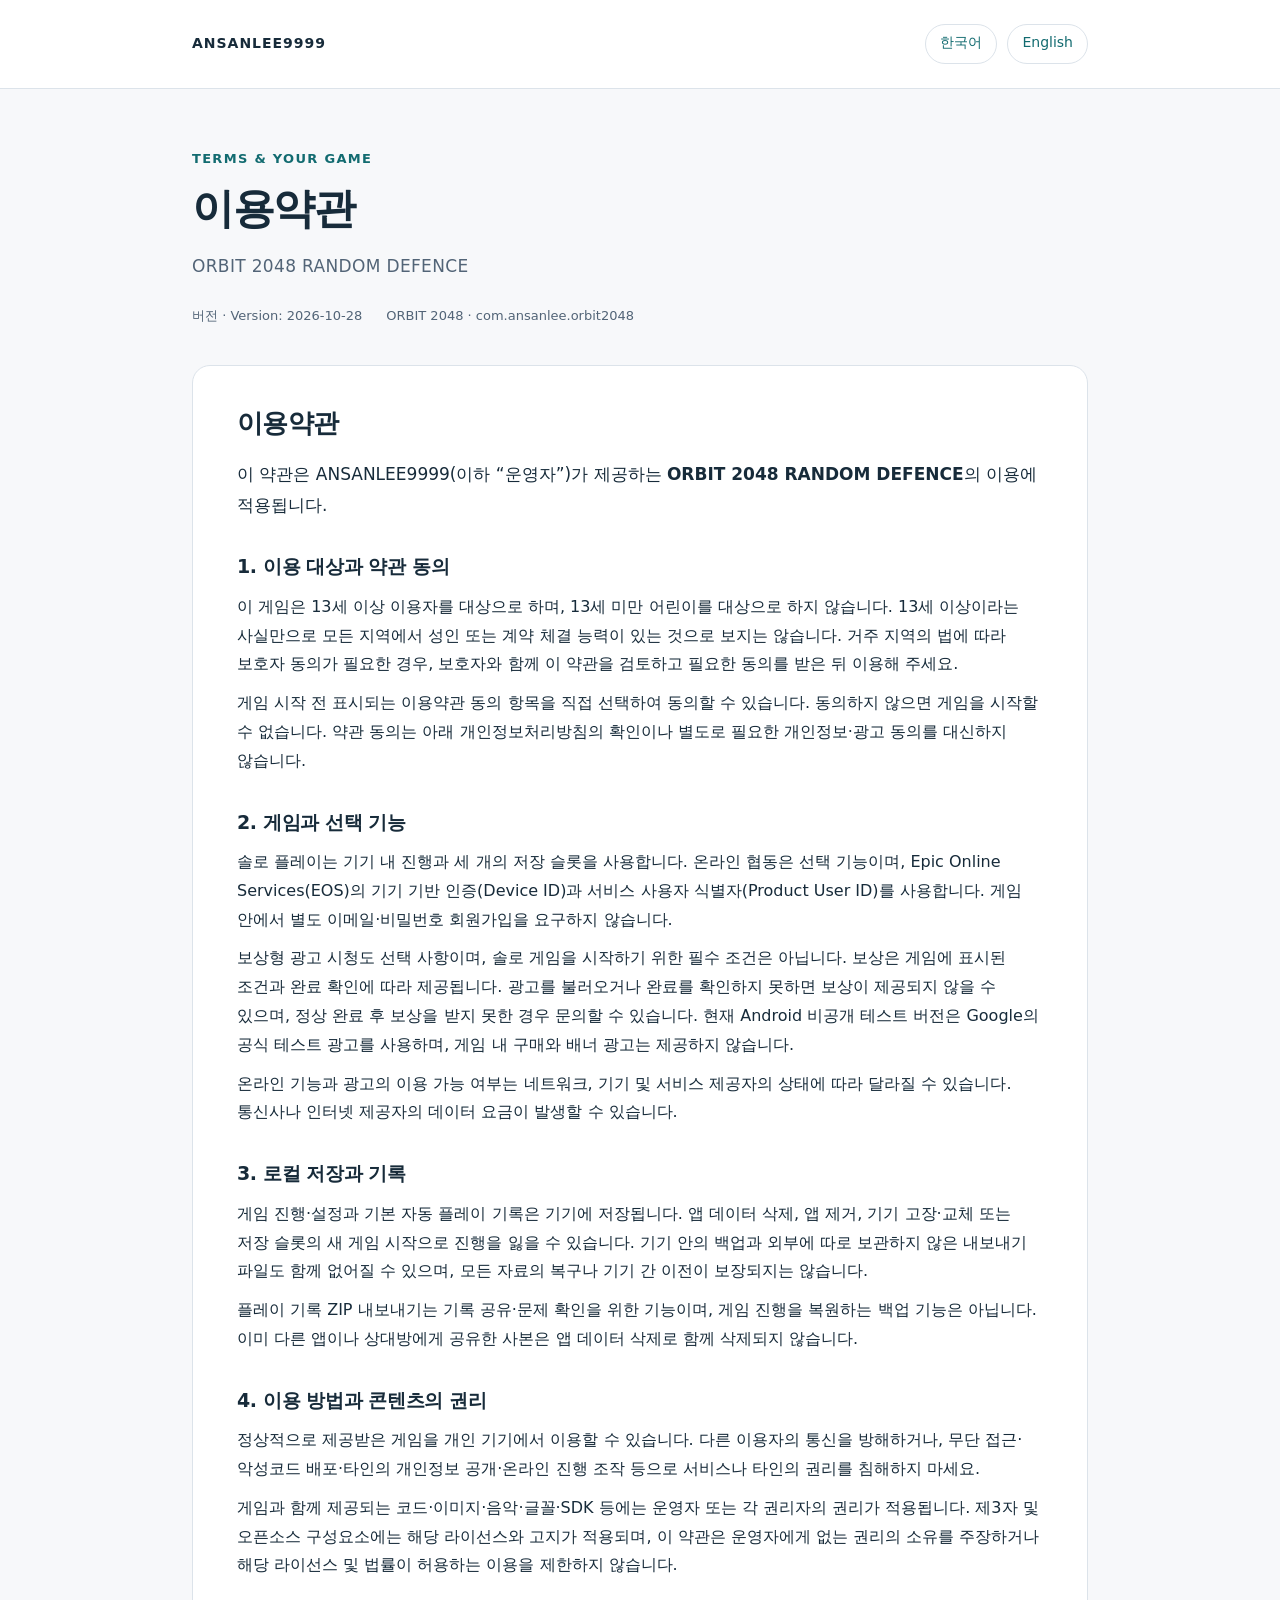
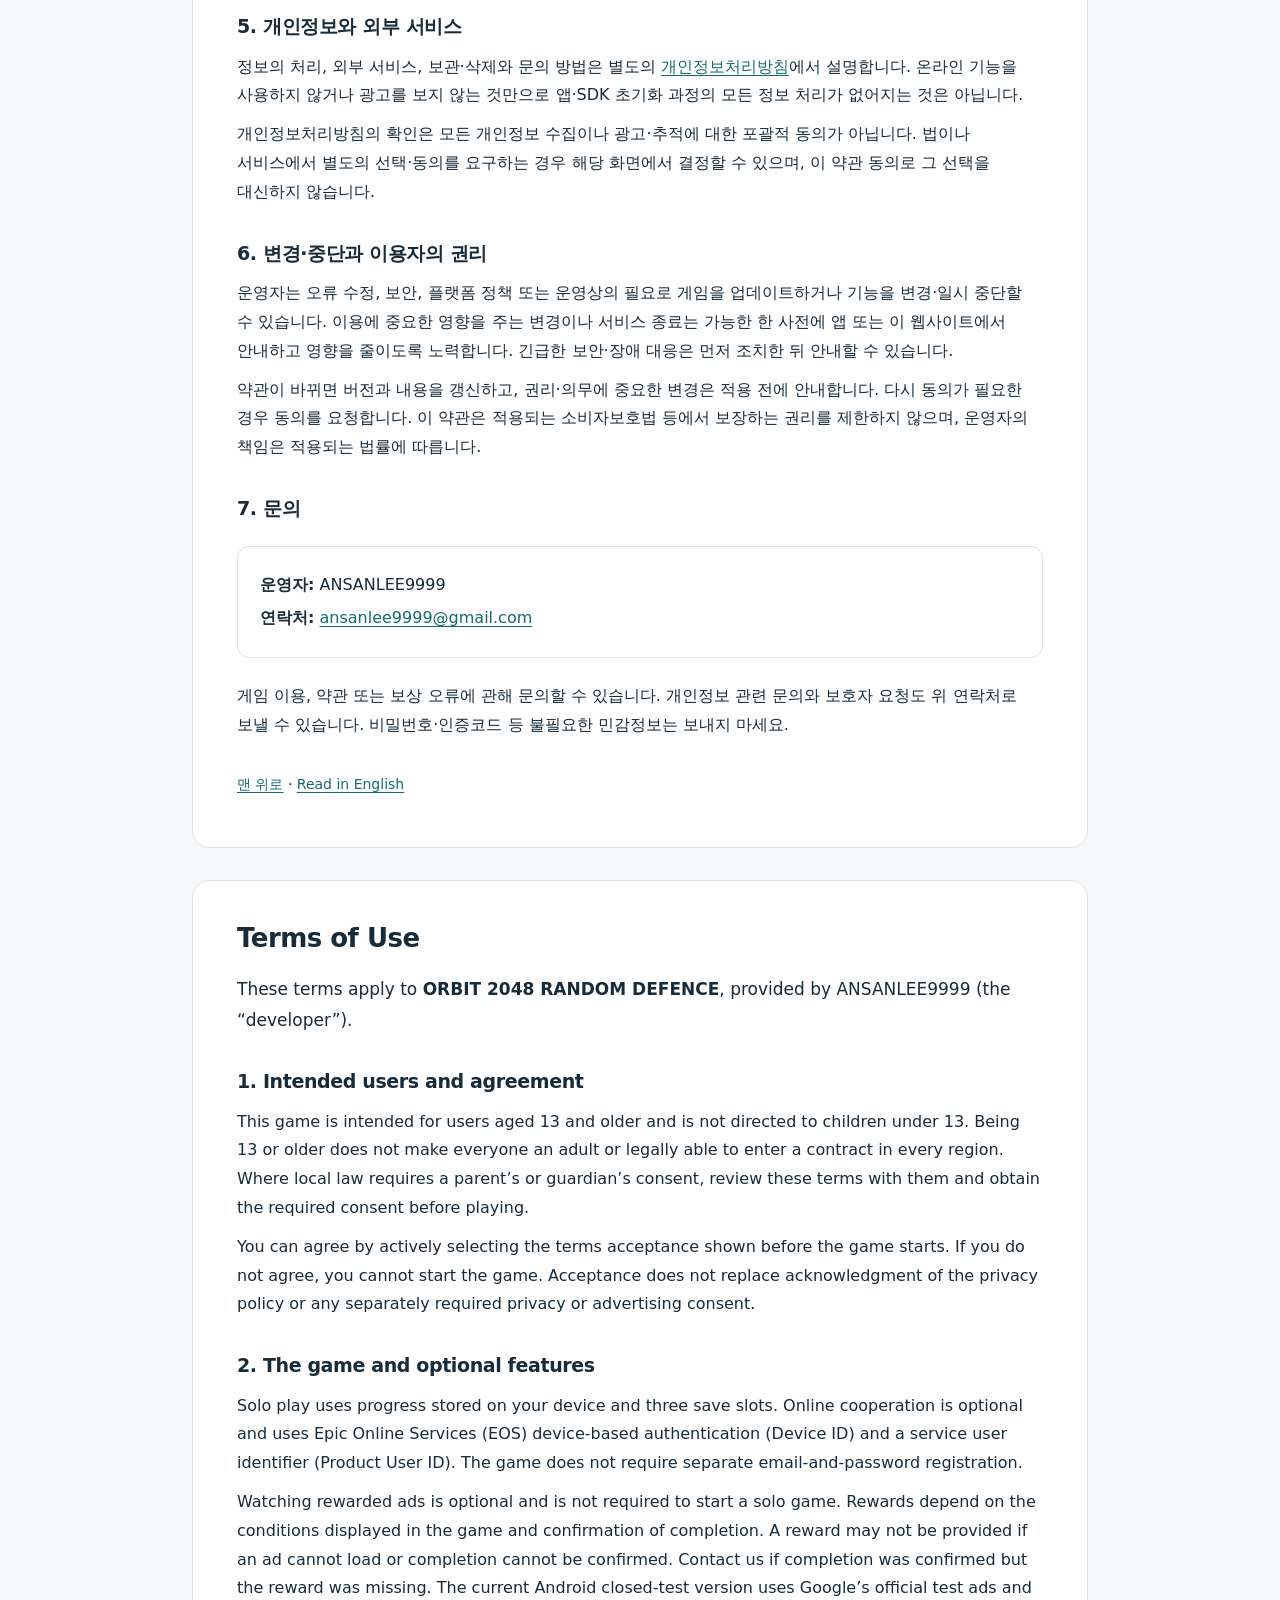
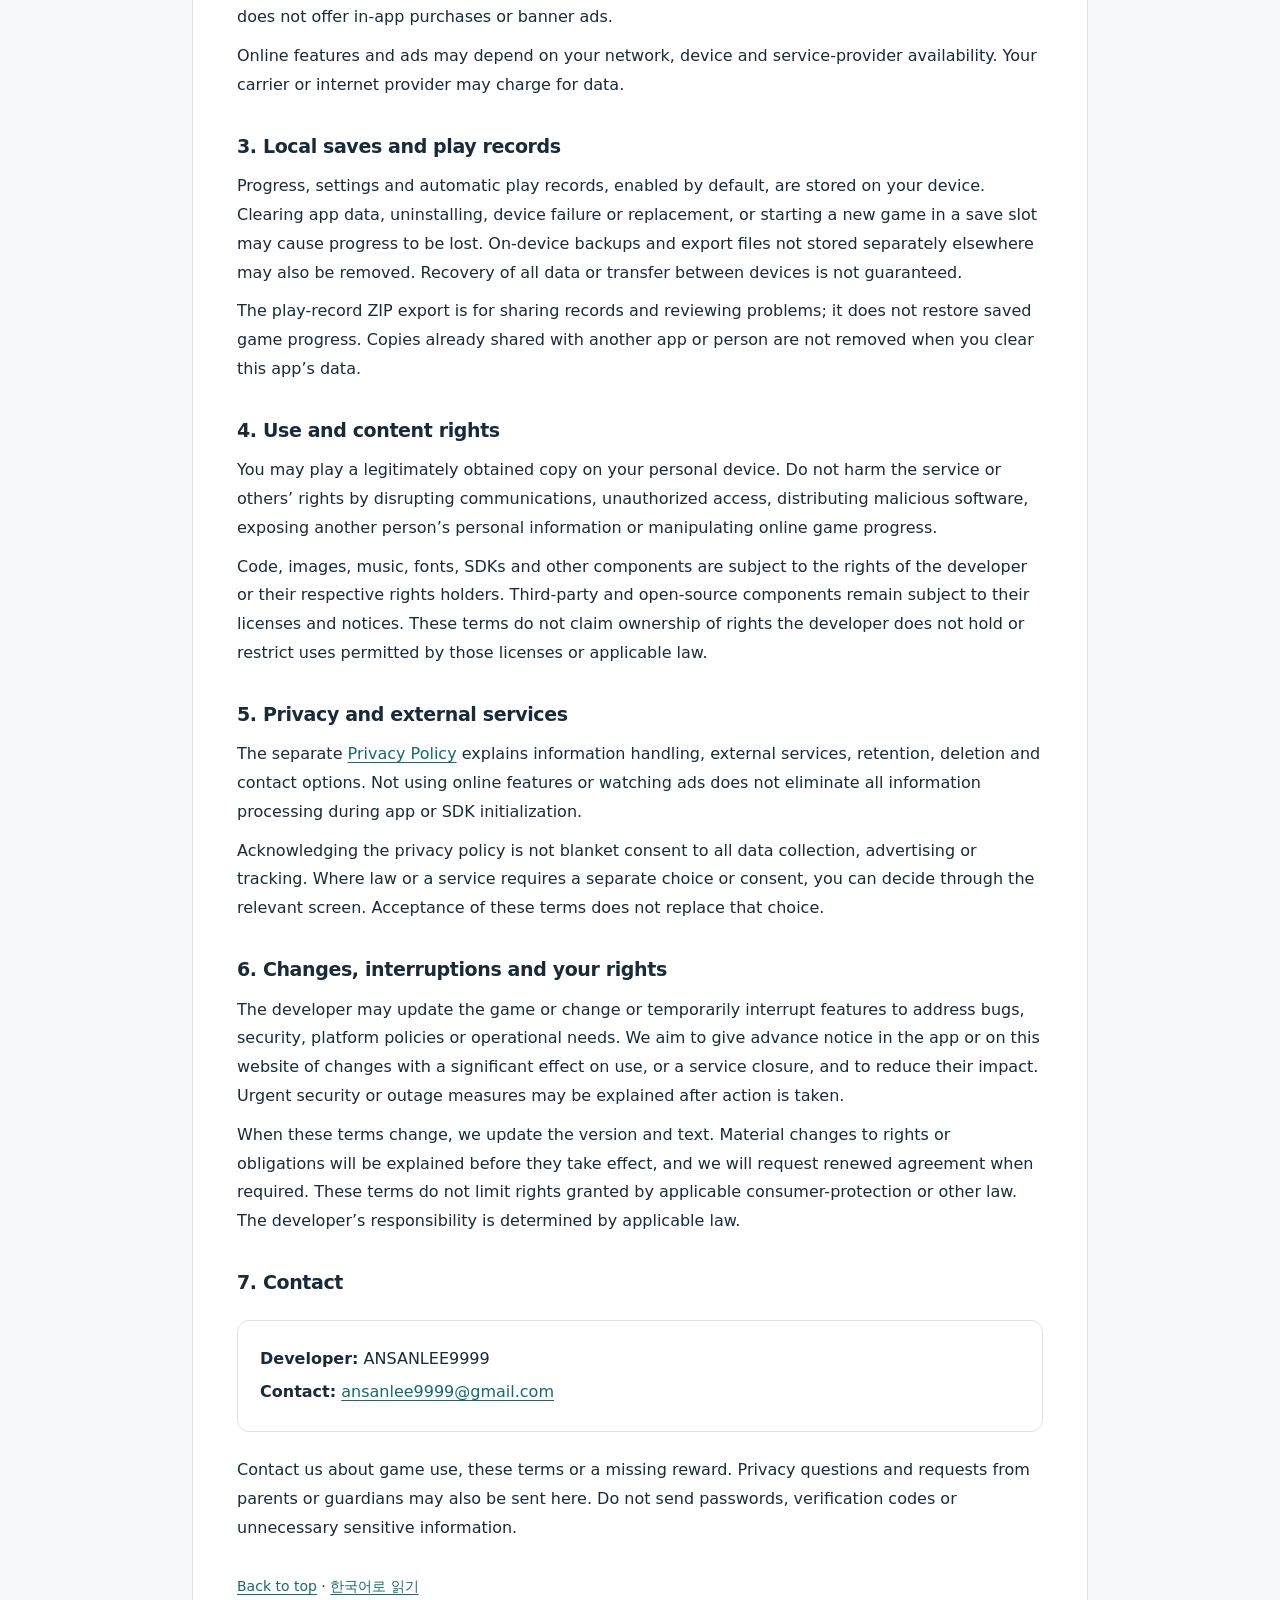
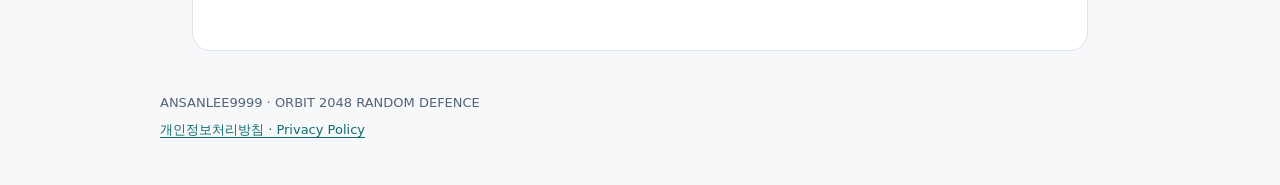
==== terms.html @ e63c324a "Publish ORBIT terms and local acknowledgment privacy update Publish the approved Korean and English " ====
<!doctype html>
<html lang="ko">
<head>
  <meta charset="utf-8">
  <meta name="viewport" content="width=device-width,initial-scale=1">
  <meta name="description" content="ORBIT 2048 RANDOM DEFENCE 이용약관 / Terms of Use">
  <meta name="color-scheme" content="light dark">
  <title>ORBIT 2048 · 이용약관 / Terms of Use</title>
  <link rel="stylesheet" href="styles.css?v=ae823ba7">
</head>
<body id="top">
  <a class="skip-link" href="#ko">본문으로 이동 · Skip to terms</a>
  <header class="masthead">
    <div class="wrap brand-row">
      <a class="brand" href="https://ansanlee9999-studio.github.io/">ANSANLEE9999</a>
      <nav class="language-nav" aria-label="언어 · Language">
        <a href="#ko" lang="ko">한국어</a>
        <a href="#en" lang="en">English</a>
      </nav>
    </div>
  </header>
  <main class="wrap">
    <div class="hero">
      <p class="eyebrow">Terms &amp; your game</p>
      <h1>이용약관</h1>
      <p class="app-name">ORBIT 2048 RANDOM DEFENCE</p>
      <div class="meta"><span>버전 · Version: 2026-10-28</span><span>ORBIT 2048 · com.ansanlee.orbit2048</span></div>
    </div>

<article class="policy" id="ko" lang="ko" aria-labelledby="ko-title">
      <h2 id="ko-title">이용약관</h2>
      <p class="intro">이 약관은 ANSANLEE9999(이하 “운영자”)가 제공하는 <strong>ORBIT 2048 RANDOM DEFENCE</strong>의 이용에 적용됩니다.</p>
      <section class="section" aria-labelledby="ko-agreement">
        <h3 id="ko-agreement">1. 이용 대상과 약관 동의</h3>
        <p>이 게임은 13세 이상 이용자를 대상으로 하며, 13세 미만 어린이를 대상으로 하지 않습니다. 13세 이상이라는 사실만으로 모든 지역에서 성인 또는 계약 체결 능력이 있는 것으로 보지는 않습니다. 거주 지역의 법에 따라 보호자 동의가 필요한 경우, 보호자와 함께 이 약관을 검토하고 필요한 동의를 받은 뒤 이용해 주세요.</p>
        <p>게임 시작 전 표시되는 이용약관 동의 항목을 직접 선택하여 동의할 수 있습니다. 동의하지 않으면 게임을 시작할 수 없습니다. 약관 동의는 아래 개인정보처리방침의 확인이나 별도로 필요한 개인정보·광고 동의를 대신하지 않습니다.</p>
      </section>
      <section class="section" aria-labelledby="ko-features">
        <h3 id="ko-features">2. 게임과 선택 기능</h3>
        <p>솔로 플레이는 기기 내 진행과 세 개의 저장 슬롯을 사용합니다. 온라인 협동은 선택 기능이며, Epic Online Services(EOS)의 기기 기반 인증(Device ID)과 서비스 사용자 식별자(Product User ID)를 사용합니다. 게임 안에서 별도 이메일·비밀번호 회원가입을 요구하지 않습니다.</p>
        <p>보상형 광고 시청도 선택 사항이며, 솔로 게임을 시작하기 위한 필수 조건은 아닙니다. 보상은 게임에 표시된 조건과 완료 확인에 따라 제공됩니다. 광고를 불러오거나 완료를 확인하지 못하면 보상이 제공되지 않을 수 있으며, 정상 완료 후 보상을 받지 못한 경우 문의할 수 있습니다. 현재 Android 비공개 테스트 버전은 Google의 공식 테스트 광고를 사용하며, 게임 내 구매와 배너 광고는 제공하지 않습니다.</p>
        <p>온라인 기능과 광고의 이용 가능 여부는 네트워크, 기기 및 서비스 제공자의 상태에 따라 달라질 수 있습니다. 통신사나 인터넷 제공자의 데이터 요금이 발생할 수 있습니다.</p>
      </section>
      <section class="section" aria-labelledby="ko-local">
        <h3 id="ko-local">3. 로컬 저장과 기록</h3>
        <p>게임 진행·설정과 기본 자동 플레이 기록은 기기에 저장됩니다. 앱 데이터 삭제, 앱 제거, 기기 고장·교체 또는 저장 슬롯의 새 게임 시작으로 진행을 잃을 수 있습니다. 기기 안의 백업과 외부에 따로 보관하지 않은 내보내기 파일도 함께 없어질 수 있으며, 모든 자료의 복구나 기기 간 이전이 보장되지는 않습니다.</p>
        <p>플레이 기록 ZIP 내보내기는 기록 공유·문제 확인을 위한 기능이며, 게임 진행을 복원하는 백업 기능은 아닙니다. 이미 다른 앱이나 상대방에게 공유한 사본은 앱 데이터 삭제로 함께 삭제되지 않습니다.</p>
      </section>
      <section class="section" aria-labelledby="ko-rights">
        <h3 id="ko-rights">4. 이용 방법과 콘텐츠의 권리</h3>
        <p>정상적으로 제공받은 게임을 개인 기기에서 이용할 수 있습니다. 다른 이용자의 통신을 방해하거나, 무단 접근·악성코드 배포·타인의 개인정보 공개·온라인 진행 조작 등으로 서비스나 타인의 권리를 침해하지 마세요.</p>
        <p>게임과 함께 제공되는 코드·이미지·음악·글꼴·SDK 등에는 운영자 또는 각 권리자의 권리가 적용됩니다. 제3자 및 오픈소스 구성요소에는 해당 라이선스와 고지가 적용되며, 이 약관은 운영자에게 없는 권리의 소유를 주장하거나 해당 라이선스 및 법률이 허용하는 이용을 제한하지 않습니다.</p>
      </section>
      <section class="section" aria-labelledby="ko-privacy">
        <h3 id="ko-privacy">5. 개인정보와 외부 서비스</h3>
        <p>정보의 처리, 외부 서비스, 보관·삭제와 문의 방법은 별도의 <a href="https://ansanlee9999-studio.github.io/#ko">개인정보처리방침</a>에서 설명합니다. 온라인 기능을 사용하지 않거나 광고를 보지 않는 것만으로 앱·SDK 초기화 과정의 모든 정보 처리가 없어지는 것은 아닙니다.</p>
        <p>개인정보처리방침의 확인은 모든 개인정보 수집이나 광고·추적에 대한 포괄적 동의가 아닙니다. 법이나 서비스에서 별도의 선택·동의를 요구하는 경우 해당 화면에서 결정할 수 있으며, 이 약관 동의로 그 선택을 대신하지 않습니다.</p>
      </section>
      <section class="section" aria-labelledby="ko-changes">
        <h3 id="ko-changes">6. 변경·중단과 이용자의 권리</h3>
        <p>운영자는 오류 수정, 보안, 플랫폼 정책 또는 운영상의 필요로 게임을 업데이트하거나 기능을 변경·일시 중단할 수 있습니다. 이용에 중요한 영향을 주는 변경이나 서비스 종료는 가능한 한 사전에 앱 또는 이 웹사이트에서 안내하고 영향을 줄이도록 노력합니다. 긴급한 보안·장애 대응은 먼저 조치한 뒤 안내할 수 있습니다.</p>
        <p>약관이 바뀌면 버전과 내용을 갱신하고, 권리·의무에 중요한 변경은 적용 전에 안내합니다. 다시 동의가 필요한 경우 동의를 요청합니다. 이 약관은 적용되는 소비자보호법 등에서 보장하는 권리를 제한하지 않으며, 운영자의 책임은 적용되는 법률에 따릅니다.</p>
      </section>
      <section class="section" aria-labelledby="ko-contact">
        <h3 id="ko-contact">7. 문의</h3>
        <div class="contact"><p><strong>운영자:</strong> ANSANLEE9999</p><p><strong>연락처:</strong> <a href="mailto:ansanlee9999@gmail.com">ansanlee9999@gmail.com</a></p></div>
        <p>게임 이용, 약관 또는 보상 오류에 관해 문의할 수 있습니다. 개인정보 관련 문의와 보호자 요청도 위 연락처로 보낼 수 있습니다. 비밀번호·인증코드 등 불필요한 민감정보는 보내지 마세요.</p>
      </section>
      <p class="back-top"><a href="#top">맨 위로</a> · <a href="#en" lang="en">Read in English</a></p>
    </article>

    <article class="policy" id="en" lang="en" aria-labelledby="en-title">
      <h2 id="en-title">Terms of Use</h2>
      <p class="intro">These terms apply to <strong>ORBIT 2048 RANDOM DEFENCE</strong>, provided by ANSANLEE9999 (the “developer”).</p>
      <section class="section" aria-labelledby="en-agreement">
        <h3 id="en-agreement">1. Intended users and agreement</h3>
        <p>This game is intended for users aged 13 and older and is not directed to children under 13. Being 13 or older does not make everyone an adult or legally able to enter a contract in every region. Where local law requires a parent’s or guardian’s consent, review these terms with them and obtain the required consent before playing.</p>
        <p>You can agree by actively selecting the terms acceptance shown before the game starts. If you do not agree, you cannot start the game. Acceptance does not replace acknowledgment of the privacy policy or any separately required privacy or advertising consent.</p>
      </section>
      <section class="section" aria-labelledby="en-features">
        <h3 id="en-features">2. The game and optional features</h3>
        <p>Solo play uses progress stored on your device and three save slots. Online cooperation is optional and uses Epic Online Services (EOS) device-based authentication (Device ID) and a service user identifier (Product User ID). The game does not require separate email-and-password registration.</p>
        <p>Watching rewarded ads is optional and is not required to start a solo game. Rewards depend on the conditions displayed in the game and confirmation of completion. A reward may not be provided if an ad cannot load or completion cannot be confirmed. Contact us if completion was confirmed but the reward was missing. The current Android closed-test version uses Google’s official test ads and does not offer in-app purchases or banner ads.</p>
        <p>Online features and ads may depend on your network, device and service-provider availability. Your carrier or internet provider may charge for data.</p>
      </section>
      <section class="section" aria-labelledby="en-local">
        <h3 id="en-local">3. Local saves and play records</h3>
        <p>Progress, settings and automatic play records, enabled by default, are stored on your device. Clearing app data, uninstalling, device failure or replacement, or starting a new game in a save slot may cause progress to be lost. On-device backups and export files not stored separately elsewhere may also be removed. Recovery of all data or transfer between devices is not guaranteed.</p>
        <p>The play-record ZIP export is for sharing records and reviewing problems; it does not restore saved game progress. Copies already shared with another app or person are not removed when you clear this app’s data.</p>
      </section>
      <section class="section" aria-labelledby="en-rights">
        <h3 id="en-rights">4. Use and content rights</h3>
        <p>You may play a legitimately obtained copy on your personal device. Do not harm the service or others’ rights by disrupting communications, unauthorized access, distributing malicious software, exposing another person’s personal information or manipulating online game progress.</p>
        <p>Code, images, music, fonts, SDKs and other components are subject to the rights of the developer or their respective rights holders. Third-party and open-source components remain subject to their licenses and notices. These terms do not claim ownership of rights the developer does not hold or restrict uses permitted by those licenses or applicable law.</p>
      </section>
      <section class="section" aria-labelledby="en-privacy">
        <h3 id="en-privacy">5. Privacy and external services</h3>
        <p>The separate <a href="https://ansanlee9999-studio.github.io/#en">Privacy Policy</a> explains information handling, external services, retention, deletion and contact options. Not using online features or watching ads does not eliminate all information processing during app or SDK initialization.</p>
        <p>Acknowledging the privacy policy is not blanket consent to all data collection, advertising or tracking. Where law or a service requires a separate choice or consent, you can decide through the relevant screen. Acceptance of these terms does not replace that choice.</p>
      </section>
      <section class="section" aria-labelledby="en-changes">
        <h3 id="en-changes">6. Changes, interruptions and your rights</h3>
        <p>The developer may update the game or change or temporarily interrupt features to address bugs, security, platform policies or operational needs. We aim to give advance notice in the app or on this website of changes with a significant effect on use, or a service closure, and to reduce their impact. Urgent security or outage measures may be explained after action is taken.</p>
        <p>When these terms change, we update the version and text. Material changes to rights or obligations will be explained before they take effect, and we will request renewed agreement when required. These terms do not limit rights granted by applicable consumer-protection or other law. The developer’s responsibility is determined by applicable law.</p>
      </section>
      <section class="section" aria-labelledby="en-contact">
        <h3 id="en-contact">7. Contact</h3>
        <div class="contact"><p><strong>Developer:</strong> ANSANLEE9999</p><p><strong>Contact:</strong> <a href="mailto:ansanlee9999@gmail.com">ansanlee9999@gmail.com</a></p></div>
        <p>Contact us about game use, these terms or a missing reward. Privacy questions and requests from parents or guardians may also be sent here. Do not send passwords, verification codes or unnecessary sensitive information.</p>
      </section>
      <p class="back-top"><a href="#top">Back to top</a> · <a href="#ko" lang="ko">한국어로 읽기</a></p>
    </article>
  </main>
  <footer class="wrap footer"><p>ANSANLEE9999 · ORBIT 2048 RANDOM DEFENCE</p><p><a href="https://ansanlee9999-studio.github.io/">개인정보처리방침 · Privacy Policy</a></p></footer>
</body>
</html>
---- styles.css ----
:root{color-scheme:light dark;--paper:#f7f8fa;--surface:#fff;--ink:#172b3a;--muted:#526477;--line:#dce3ea;--accent:#126b70;--tint:#edf6f5;--draft:#fff4d7;--draft-ink:#684800}
*{box-sizing:border-box}
html{scroll-behavior:smooth;scroll-padding-top:24px}
body{margin:0;background:var(--paper);color:var(--ink);font:16px/1.8 system-ui,-apple-system,BlinkMacSystemFont,"Segoe UI","Malgun Gothic",sans-serif;word-break:keep-all;overflow-wrap:anywhere}
a{color:var(--accent);text-underline-offset:3px}
a:hover{text-decoration-thickness:2px}
a:focus-visible,summary:focus-visible{outline:3px solid var(--accent);outline-offset:5px;border-radius:3px}
.skip-link{position:absolute;left:16px;top:-100px;padding:10px 16px;background:var(--surface);z-index:2}
.skip-link:focus{top:16px}
.wrap{max-width:960px;margin:auto;padding:0 32px}
.masthead{border-bottom:1px solid var(--line);background:var(--surface)}
.brand-row{display:flex;justify-content:space-between;align-items:center;gap:24px;padding-top:24px;padding-bottom:24px}
.brand{color:var(--ink);font-weight:750;letter-spacing:.07em;font-size:14px;text-decoration:none}
.language-nav{display:flex;gap:10px;flex-wrap:wrap}
.language-nav a{border:1px solid var(--line);border-radius:999px;padding:5px 14px;min-height:40px;text-decoration:none;font-size:14px}
.language-nav a:hover{background:var(--tint)}
.hero{padding:58px 0 38px}
.eyebrow{font-size:13px;font-weight:700;letter-spacing:.1em;color:var(--accent);margin:0 0 12px;text-transform:uppercase}
h1{font-size:clamp(27px,4vw,42px);line-height:1.3;letter-spacing:-.035em;margin:0 0 14px}
.app-name{font-size:17px;letter-spacing:.02em;color:var(--muted);margin:0}
.meta{display:flex;flex-wrap:wrap;gap:6px 24px;color:var(--muted);font-size:13px;margin-top:22px}
.draft{border:1px solid #e4c680;background:var(--draft);color:var(--draft-ink);padding:16px 20px;border-radius:10px;margin:0 0 28px}
.policy{background:var(--surface);border:1px solid var(--line);border-radius:18px;padding:40px 44px;margin-bottom:32px}
.policy>h2{font-size:26px;line-height:1.35;margin:0 0 18px;letter-spacing:-.02em}
.intro{font-size:17px;margin-bottom:24px}
.summary{background:var(--tint);border-left:3px solid var(--accent);padding:16px 20px;border-radius:0 10px 10px 0;margin:24px 0 32px}
.summary p{margin:0}
.section{margin-top:32px;scroll-margin-top:24px}
.section h3{font-size:19px;line-height:1.5;margin:0 0 12px;letter-spacing:-.02em}
p{margin:10px 0}
ul{padding-left:22px;margin:10px 0}
li+li{margin-top:7px}
.table-wrap{overflow-x:auto;border:1px solid var(--line);border-radius:10px;margin:16px 0}
table{width:100%;border-collapse:collapse;font-size:14px;text-align:left;min-width:570px}
caption{padding:12px 14px;text-align:left;font-weight:650;background:var(--tint)}
th,td{padding:13px 14px;vertical-align:top;border-top:1px solid var(--line)}
th{font-weight:650;background:var(--paper);width:22%}
thead th{border-top:0}
thead th:last-child{width:auto}
td ul{margin:0;padding-left:17px}
.contact{padding:20px 22px;border:1px solid var(--line);border-radius:12px;margin:24px 0}
.contact p{margin:4px 0}
.small{font-size:14px;color:var(--muted)}
.back-top{margin-top:32px;font-size:14px}
.footer{color:var(--muted);font-size:13px;padding:4px 0 40px}
.footer p{margin:4px 0}
.provider-links{padding-left:22px}
[lang=en]{word-break:normal}
@media(max-width:600px){.wrap{padding:0 18px}.brand-row{padding-top:18px;padding-bottom:18px;gap:14px}.brand{font-size:12px;letter-spacing:.03em}.language-nav{gap:6px}.language-nav a{padding:4px 11px;font-size:13px}.hero{padding:36px 0 26px}.app-name{font-size:14px}.meta{font-size:12px;gap:4px 12px}.policy{padding:26px 20px;border-radius:13px}.policy>h2{font-size:23px}.intro{font-size:16px}.section{margin-top:28px}.section h3{font-size:18px}.summary{padding:14px 16px}.table-wrap{margin-left:0;margin-right:0}.contact{padding:16px}.draft{padding:14px 16px}}
@media(prefers-color-scheme:dark){:root{--paper:#111a22;--surface:#18242e;--ink:#e6edf4;--muted:#b2c0cd;--line:#354452;--accent:#82d1cc;--tint:#1c3639;--draft:#3c311b;--draft-ink:#f6dda4}}
@media(prefers-reduced-motion:reduce){html{scroll-behavior:auto}}
@media(max-width:600px){table{min-width:0}th{width:30%}}
@media print{body{background:#fff;color:#000}.masthead,.back-top,.draft{display:none}.wrap{max-width:none;padding:0}.hero{padding:10px 0 20px}.policy{border:0;padding:0;margin:0 0 40px;break-after:page}.section{break-inside:avoid}.table-wrap{overflow:visible}a{color:#000}.footer{padding:0}}
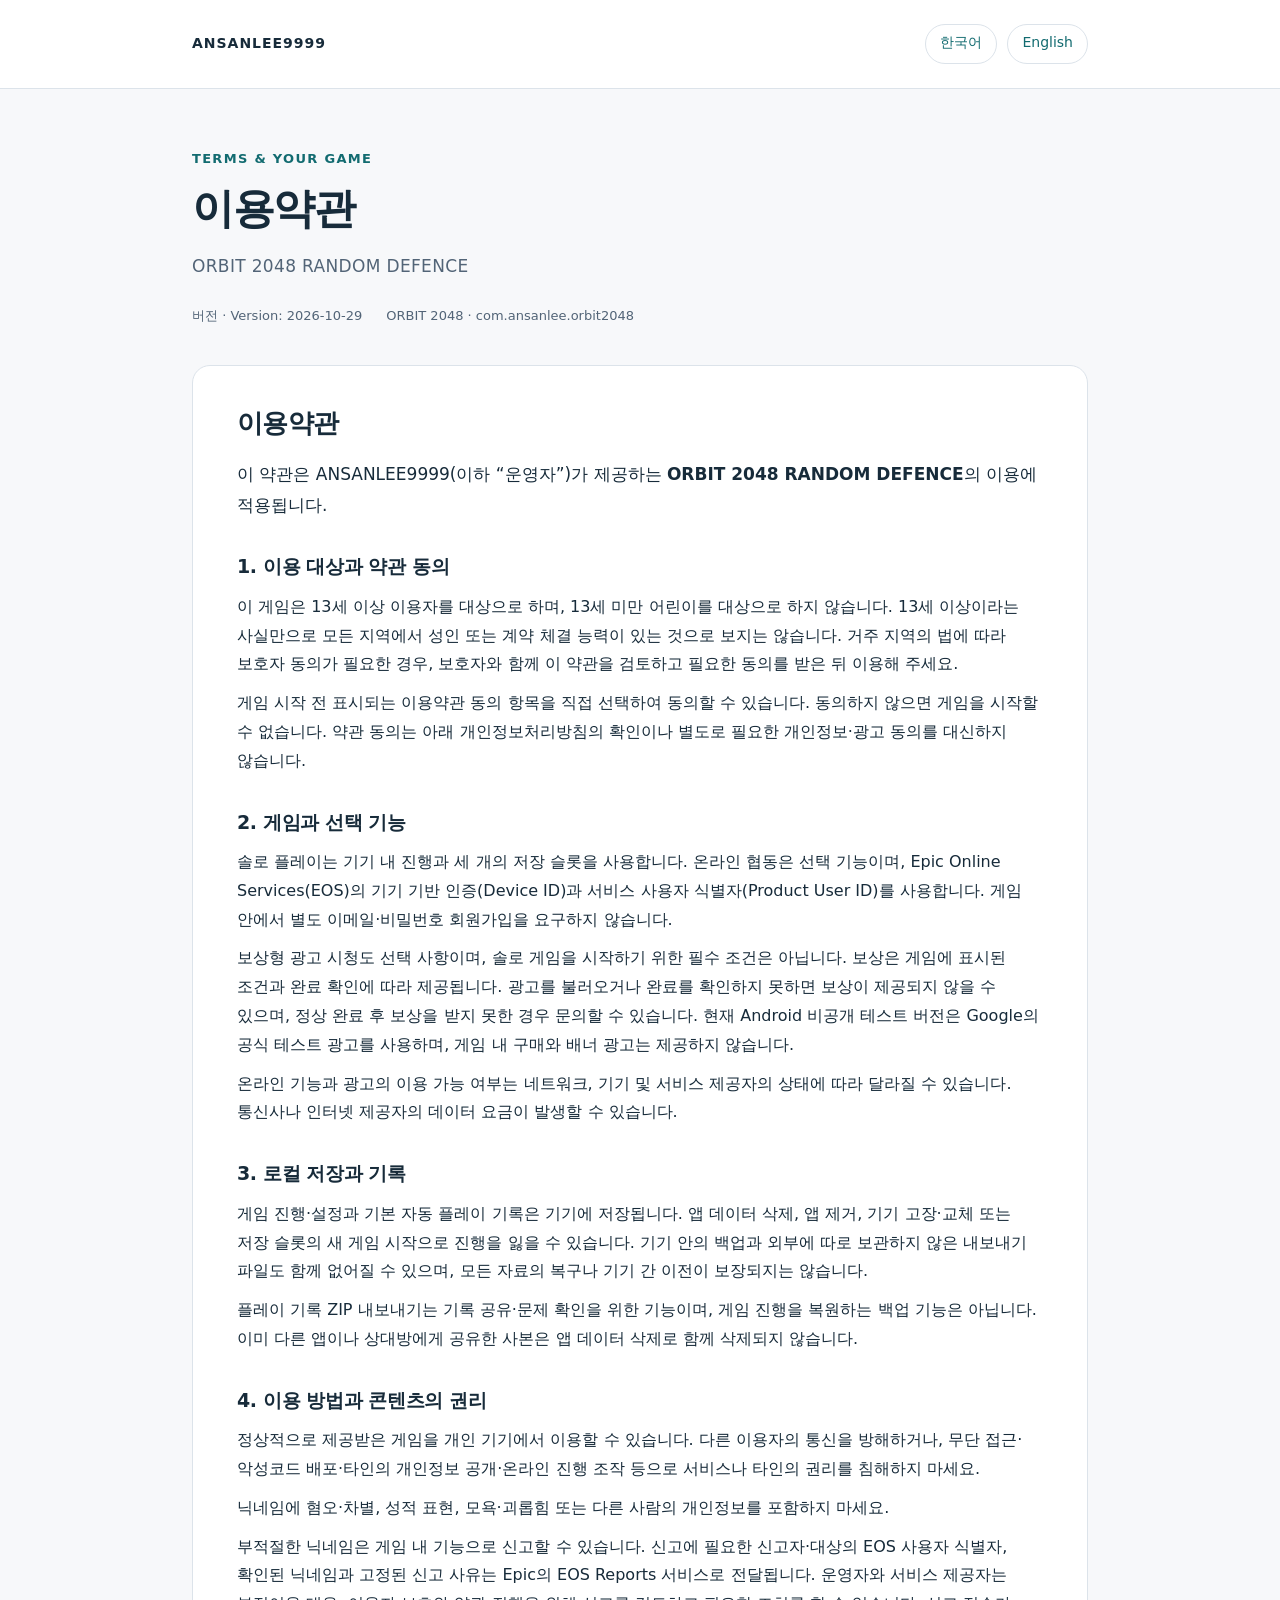
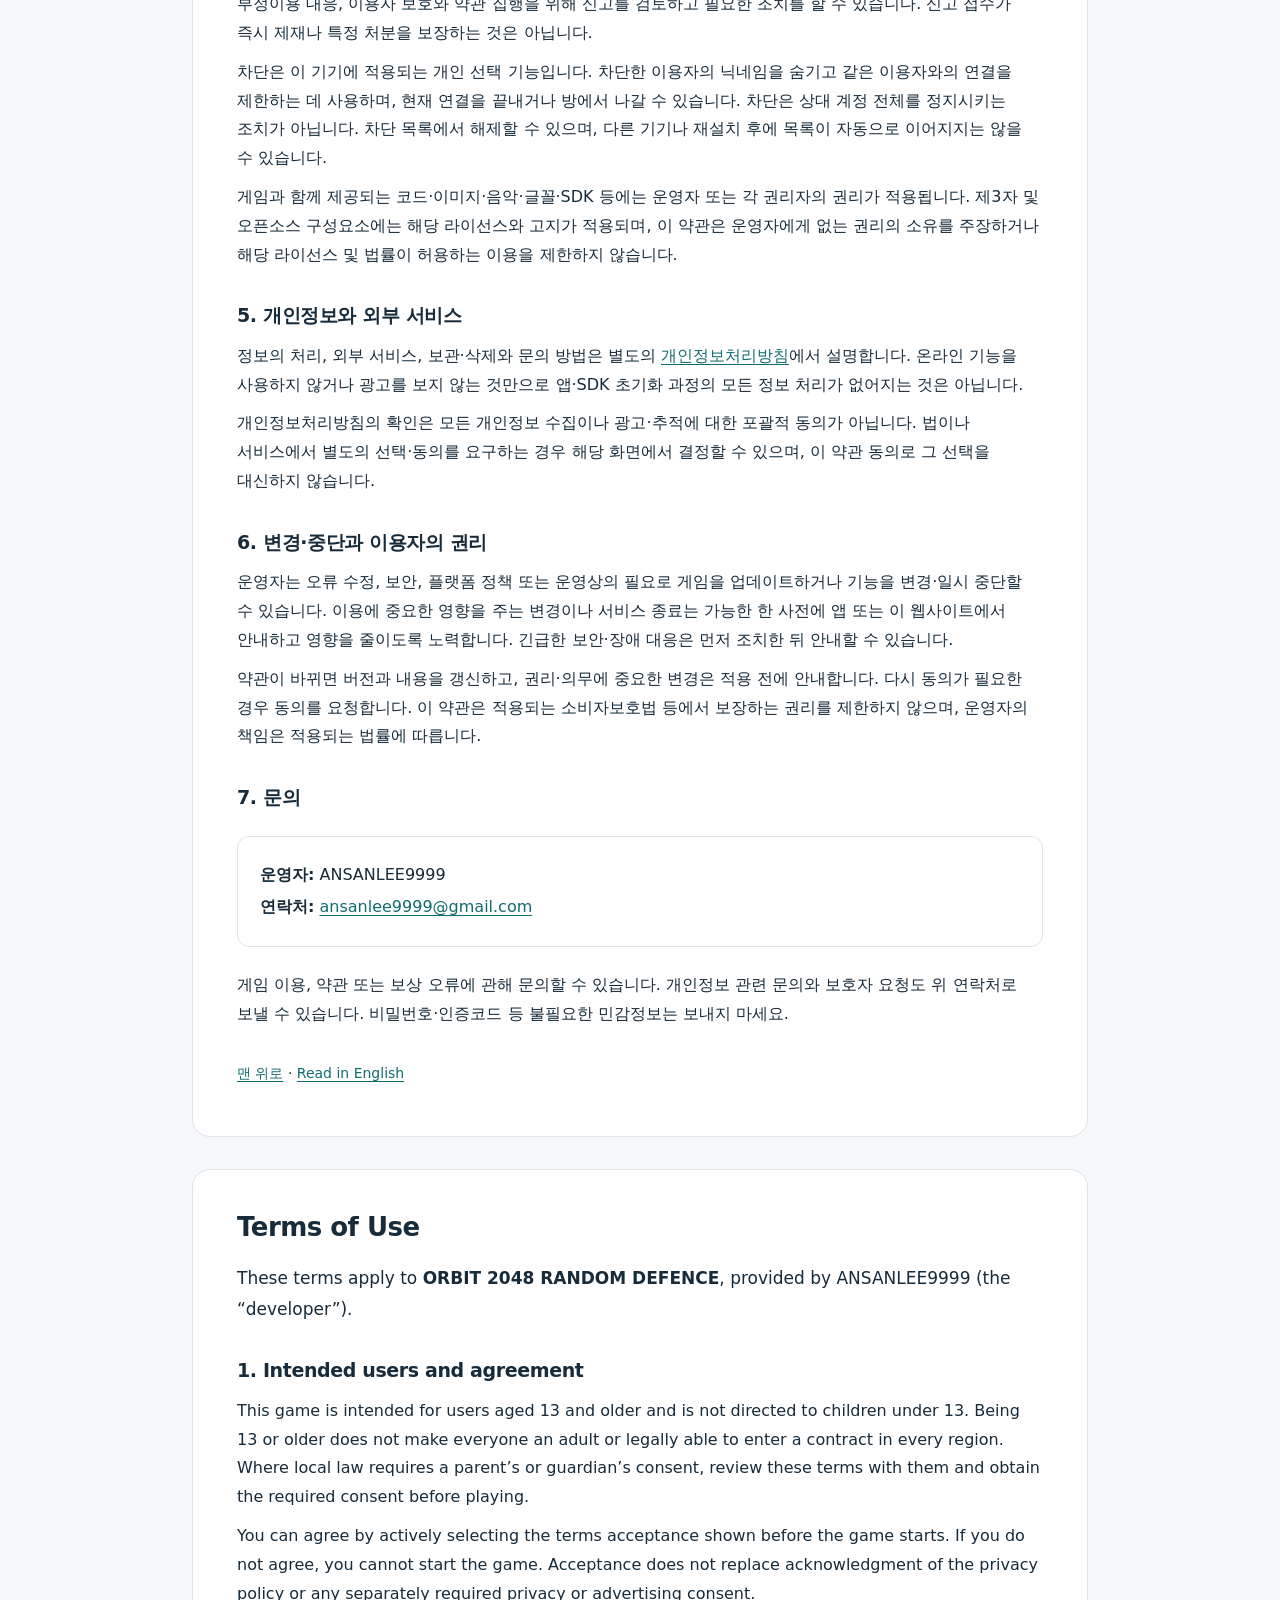
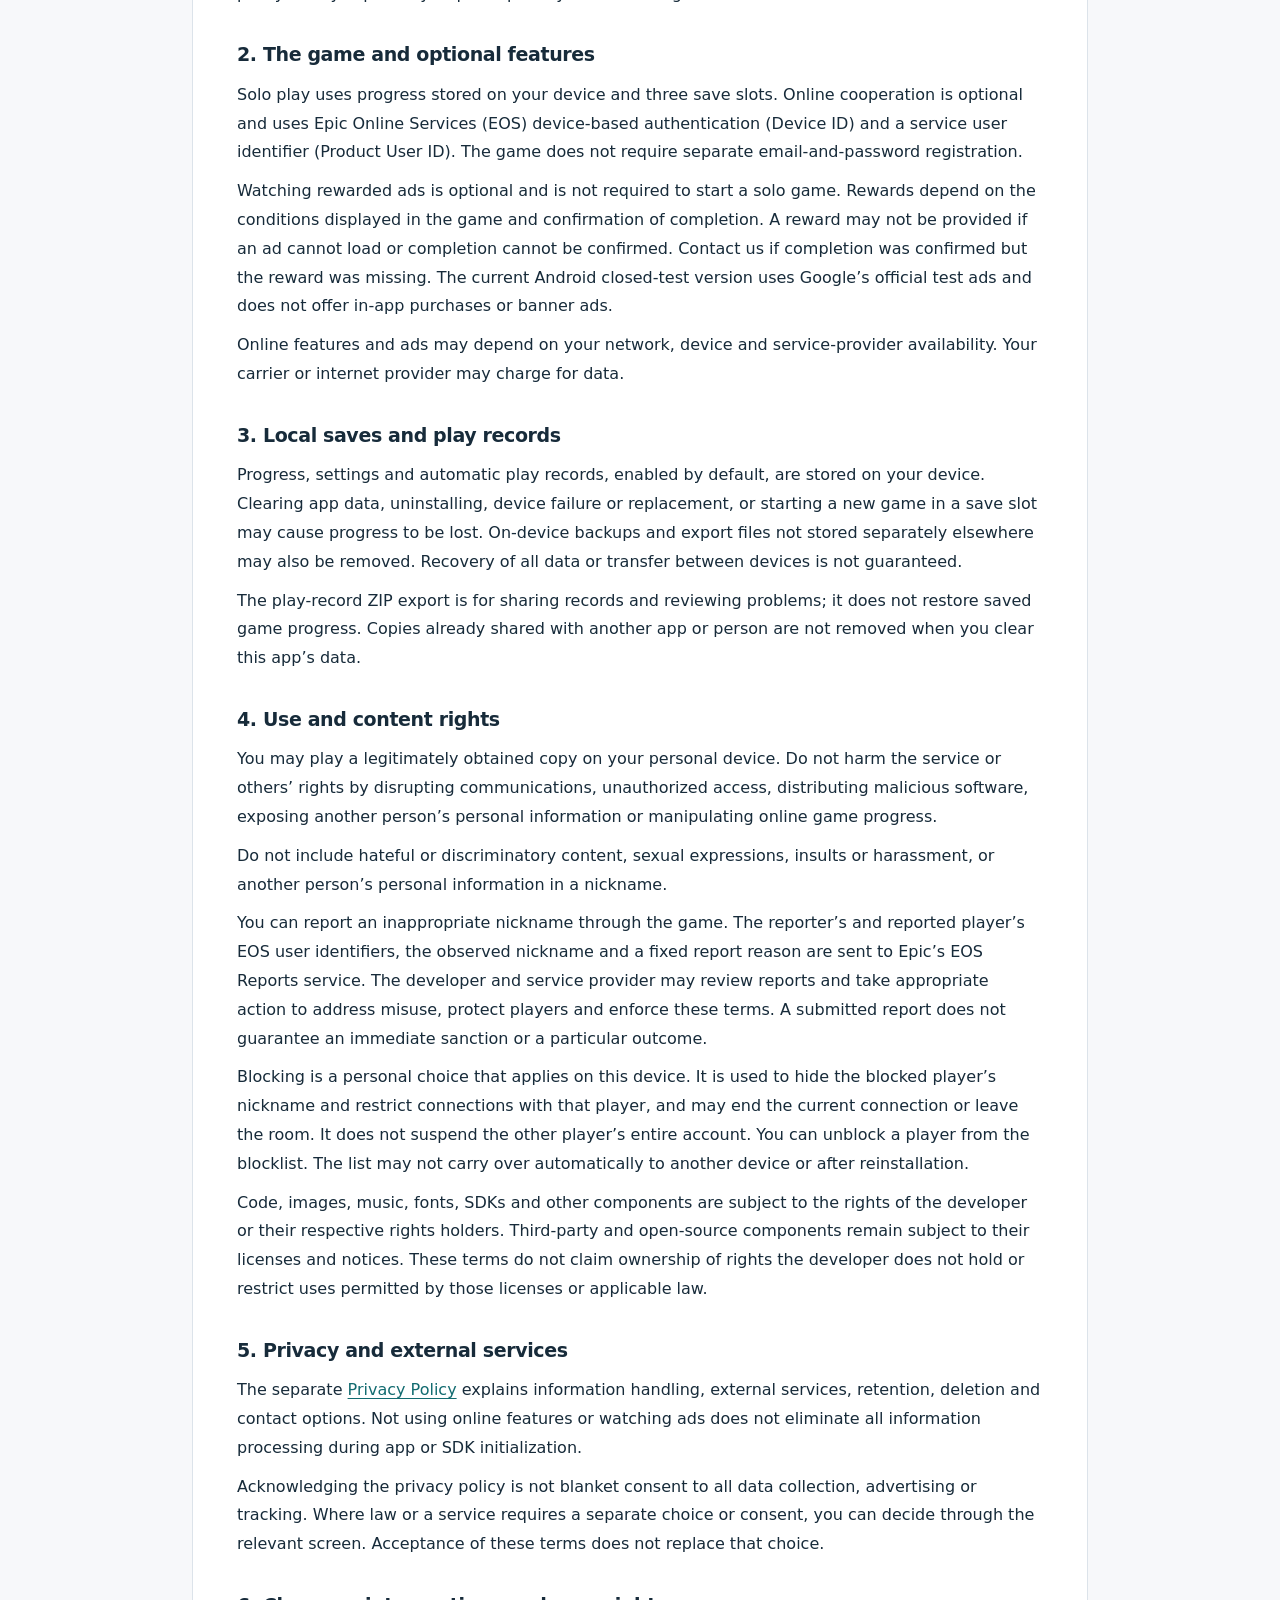
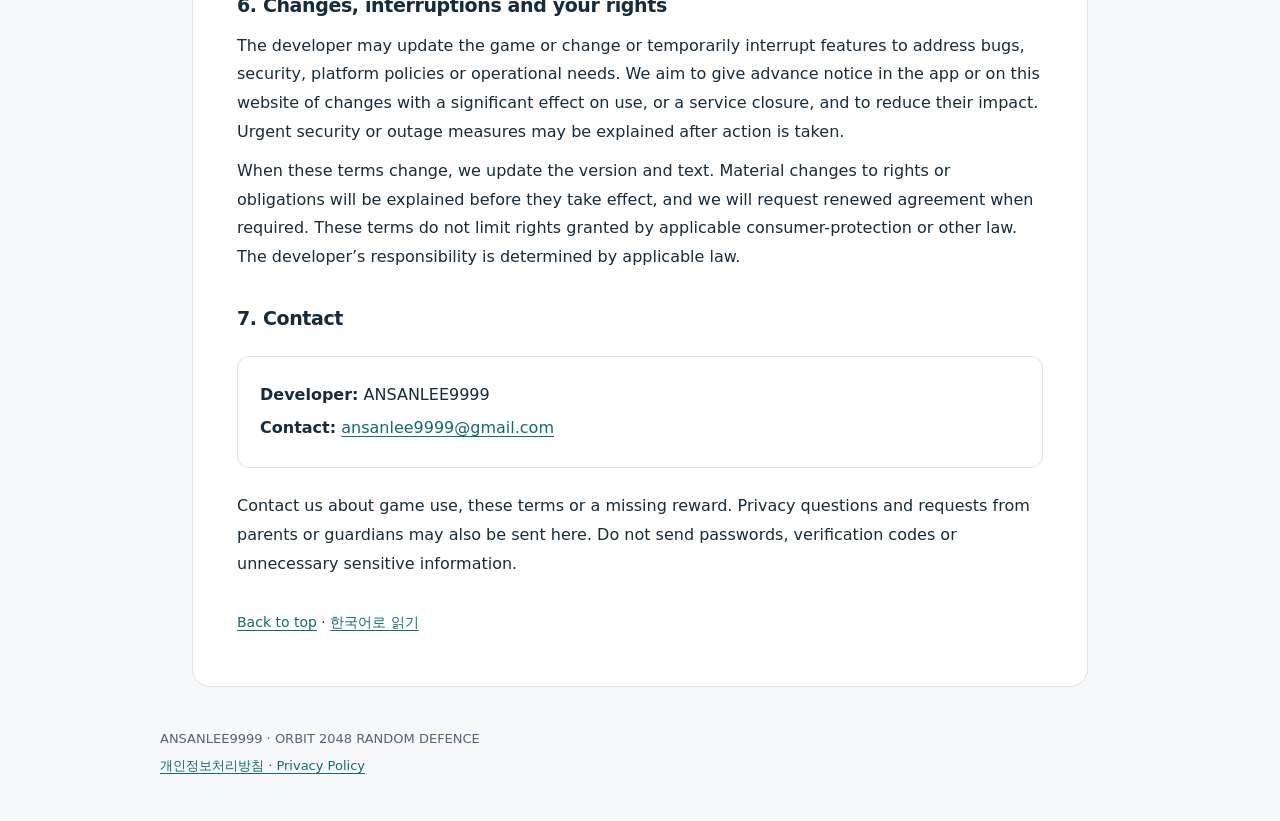
==== commit 1c940292: "Explain nickname reports and device-local blocking" ====
--- a/terms.html
+++ b/terms.html
@@ -24,7 +24,7 @@
       <p class="eyebrow">Terms &amp; your game</p>
       <h1>이용약관</h1>
       <p class="app-name">ORBIT 2048 RANDOM DEFENCE</p>
-      <div class="meta"><span>버전 · Version: 2026-10-28</span><span>ORBIT 2048 · com.ansanlee.orbit2048</span></div>
+      <div class="meta"><span>버전 · Version: 2026-10-29</span><span>ORBIT 2048 · com.ansanlee.orbit2048</span></div>
     </div>
 
 <article class="policy" id="ko" lang="ko" aria-labelledby="ko-title">
@@ -49,6 +49,9 @@
       <section class="section" aria-labelledby="ko-rights">
         <h3 id="ko-rights">4. 이용 방법과 콘텐츠의 권리</h3>
         <p>정상적으로 제공받은 게임을 개인 기기에서 이용할 수 있습니다. 다른 이용자의 통신을 방해하거나, 무단 접근·악성코드 배포·타인의 개인정보 공개·온라인 진행 조작 등으로 서비스나 타인의 권리를 침해하지 마세요.</p>
+        <p>닉네임에 혐오·차별, 성적 표현, 모욕·괴롭힘 또는 다른 사람의 개인정보를 포함하지 마세요.</p>
+        <p>부적절한 닉네임은 게임 내 기능으로 신고할 수 있습니다. 신고에 필요한 신고자·대상의 EOS 사용자 식별자, 확인된 닉네임과 고정된 신고 사유는 Epic의 EOS Reports 서비스로 전달됩니다. 운영자와 서비스 제공자는 부정이용 대응, 이용자 보호와 약관 집행을 위해 신고를 검토하고 필요한 조치를 할 수 있습니다. 신고 접수가 즉시 제재나 특정 처분을 보장하는 것은 아닙니다.</p>
+        <p>차단은 이 기기에 적용되는 개인 선택 기능입니다. 차단한 이용자의 닉네임을 숨기고 같은 이용자와의 연결을 제한하는 데 사용하며, 현재 연결을 끝내거나 방에서 나갈 수 있습니다. 차단은 상대 계정 전체를 정지시키는 조치가 아닙니다. 차단 목록에서 해제할 수 있으며, 다른 기기나 재설치 후에 목록이 자동으로 이어지지는 않을 수 있습니다.</p>
         <p>게임과 함께 제공되는 코드·이미지·음악·글꼴·SDK 등에는 운영자 또는 각 권리자의 권리가 적용됩니다. 제3자 및 오픈소스 구성요소에는 해당 라이선스와 고지가 적용되며, 이 약관은 운영자에게 없는 권리의 소유를 주장하거나 해당 라이선스 및 법률이 허용하는 이용을 제한하지 않습니다.</p>
       </section>
       <section class="section" aria-labelledby="ko-privacy">
@@ -91,6 +94,9 @@
       <section class="section" aria-labelledby="en-rights">
         <h3 id="en-rights">4. Use and content rights</h3>
         <p>You may play a legitimately obtained copy on your personal device. Do not harm the service or others’ rights by disrupting communications, unauthorized access, distributing malicious software, exposing another person’s personal information or manipulating online game progress.</p>
+        <p>Do not include hateful or discriminatory content, sexual expressions, insults or harassment, or another person’s personal information in a nickname.</p>
+        <p>You can report an inappropriate nickname through the game. The reporter’s and reported player’s EOS user identifiers, the observed nickname and a fixed report reason are sent to Epic’s EOS Reports service. The developer and service provider may review reports and take appropriate action to address misuse, protect players and enforce these terms. A submitted report does not guarantee an immediate sanction or a particular outcome.</p>
+        <p>Blocking is a personal choice that applies on this device. It is used to hide the blocked player’s nickname and restrict connections with that player, and may end the current connection or leave the room. It does not suspend the other player’s entire account. You can unblock a player from the blocklist. The list may not carry over automatically to another device or after reinstallation.</p>
         <p>Code, images, music, fonts, SDKs and other components are subject to the rights of the developer or their respective rights holders. Third-party and open-source components remain subject to their licenses and notices. These terms do not claim ownership of rights the developer does not hold or restrict uses permitted by those licenses or applicable law.</p>
       </section>
       <section class="section" aria-labelledby="en-privacy">
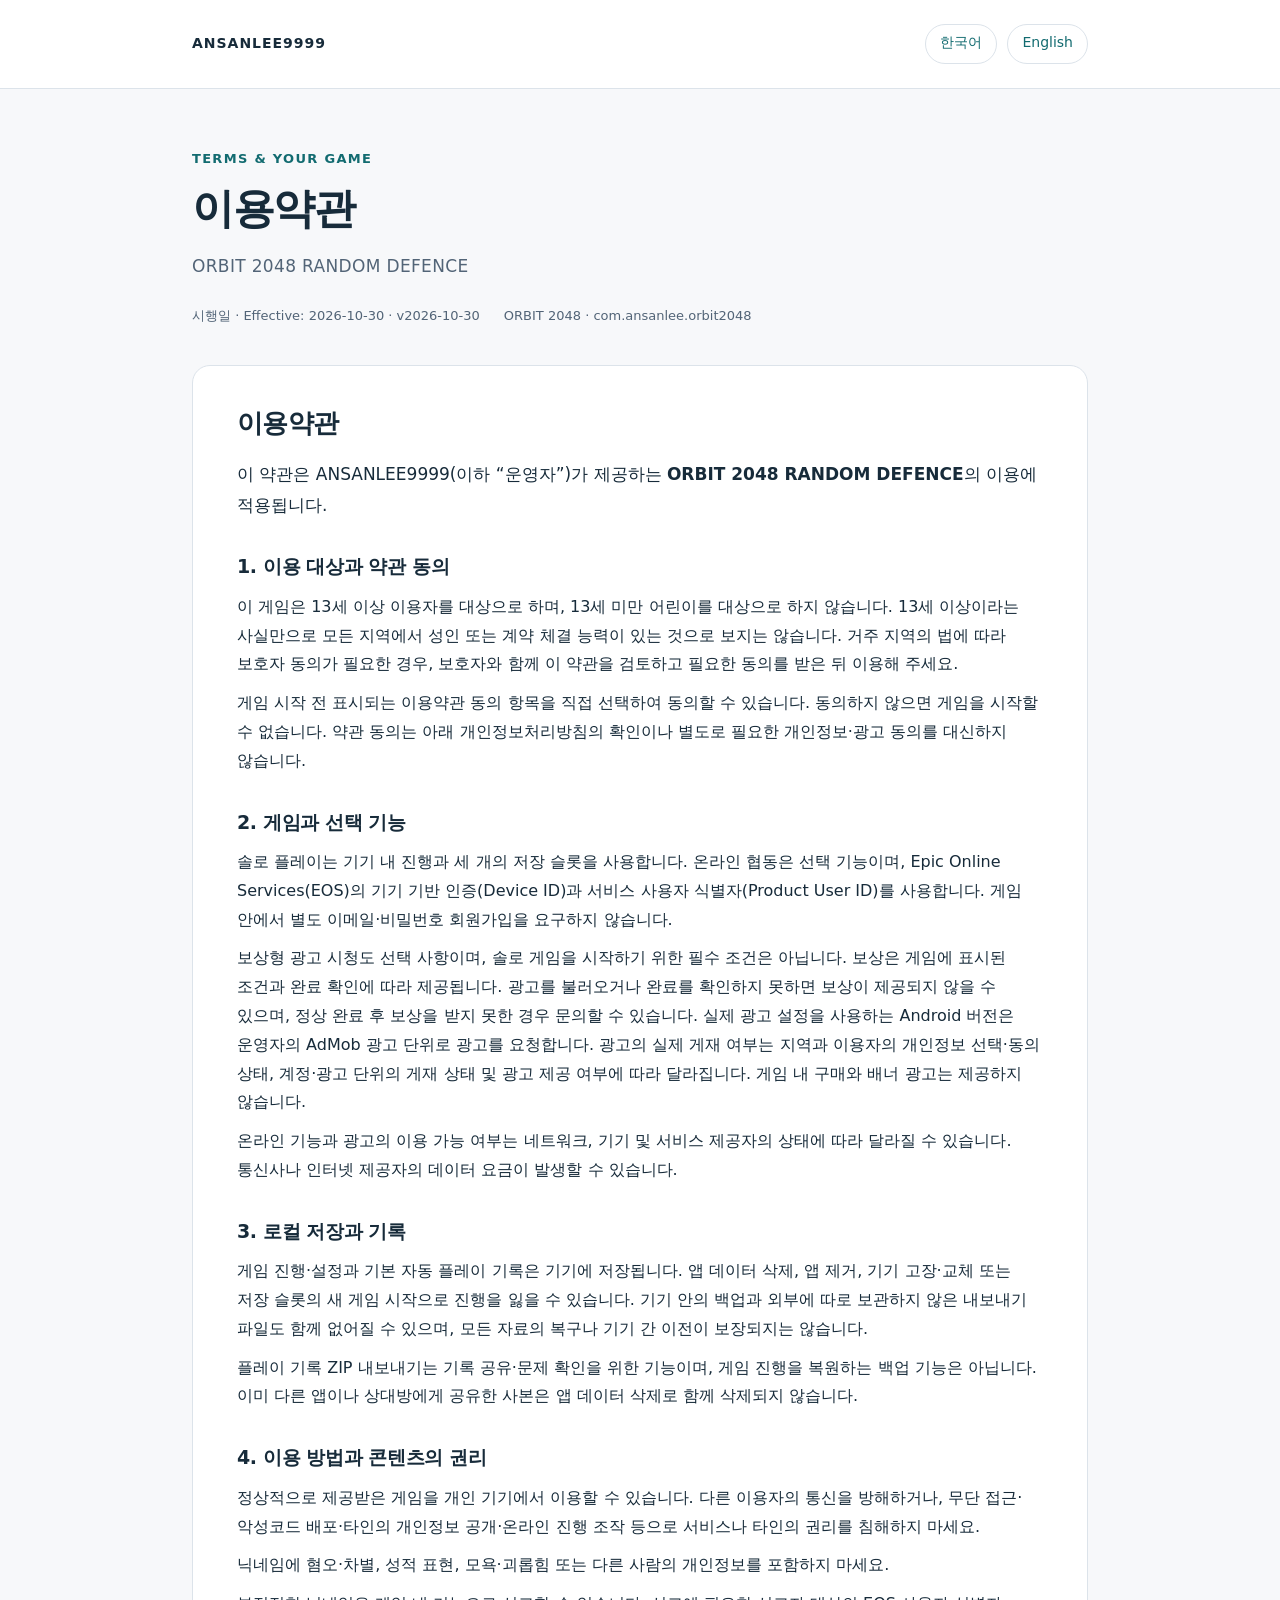
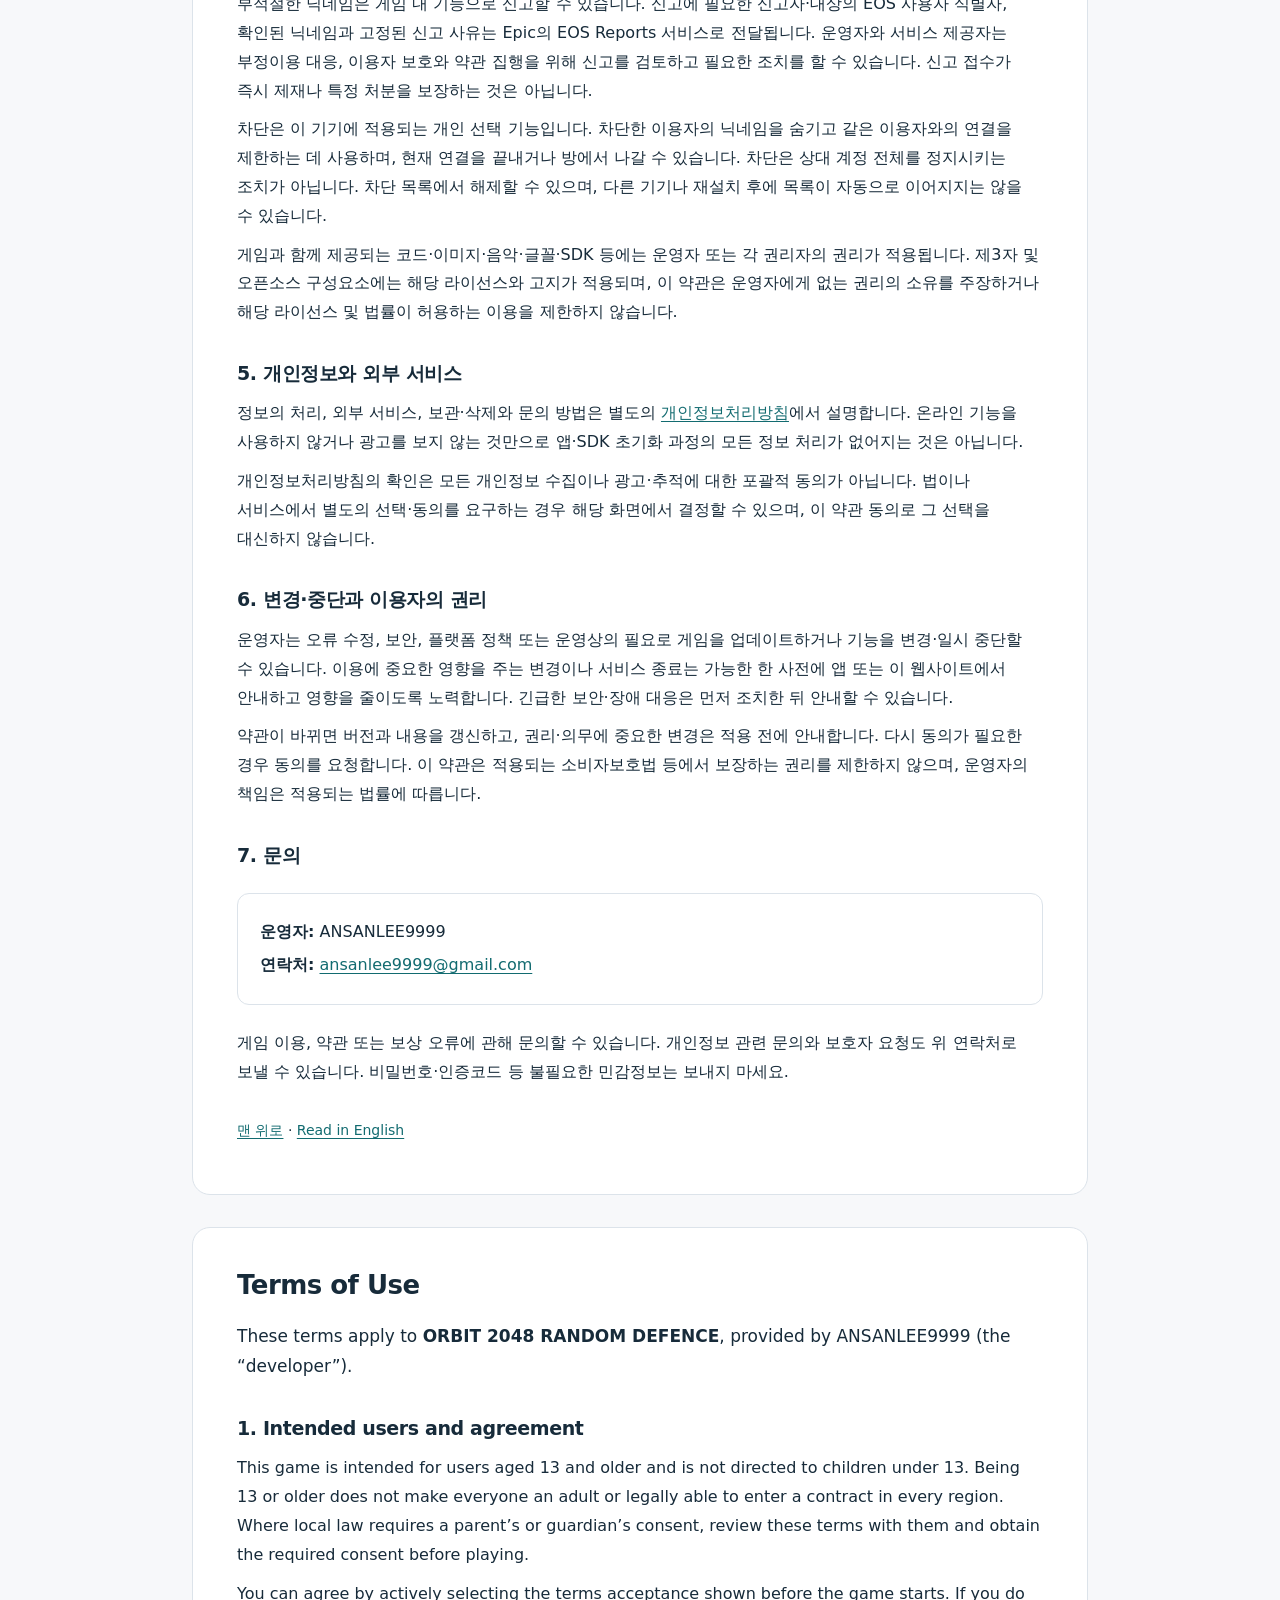
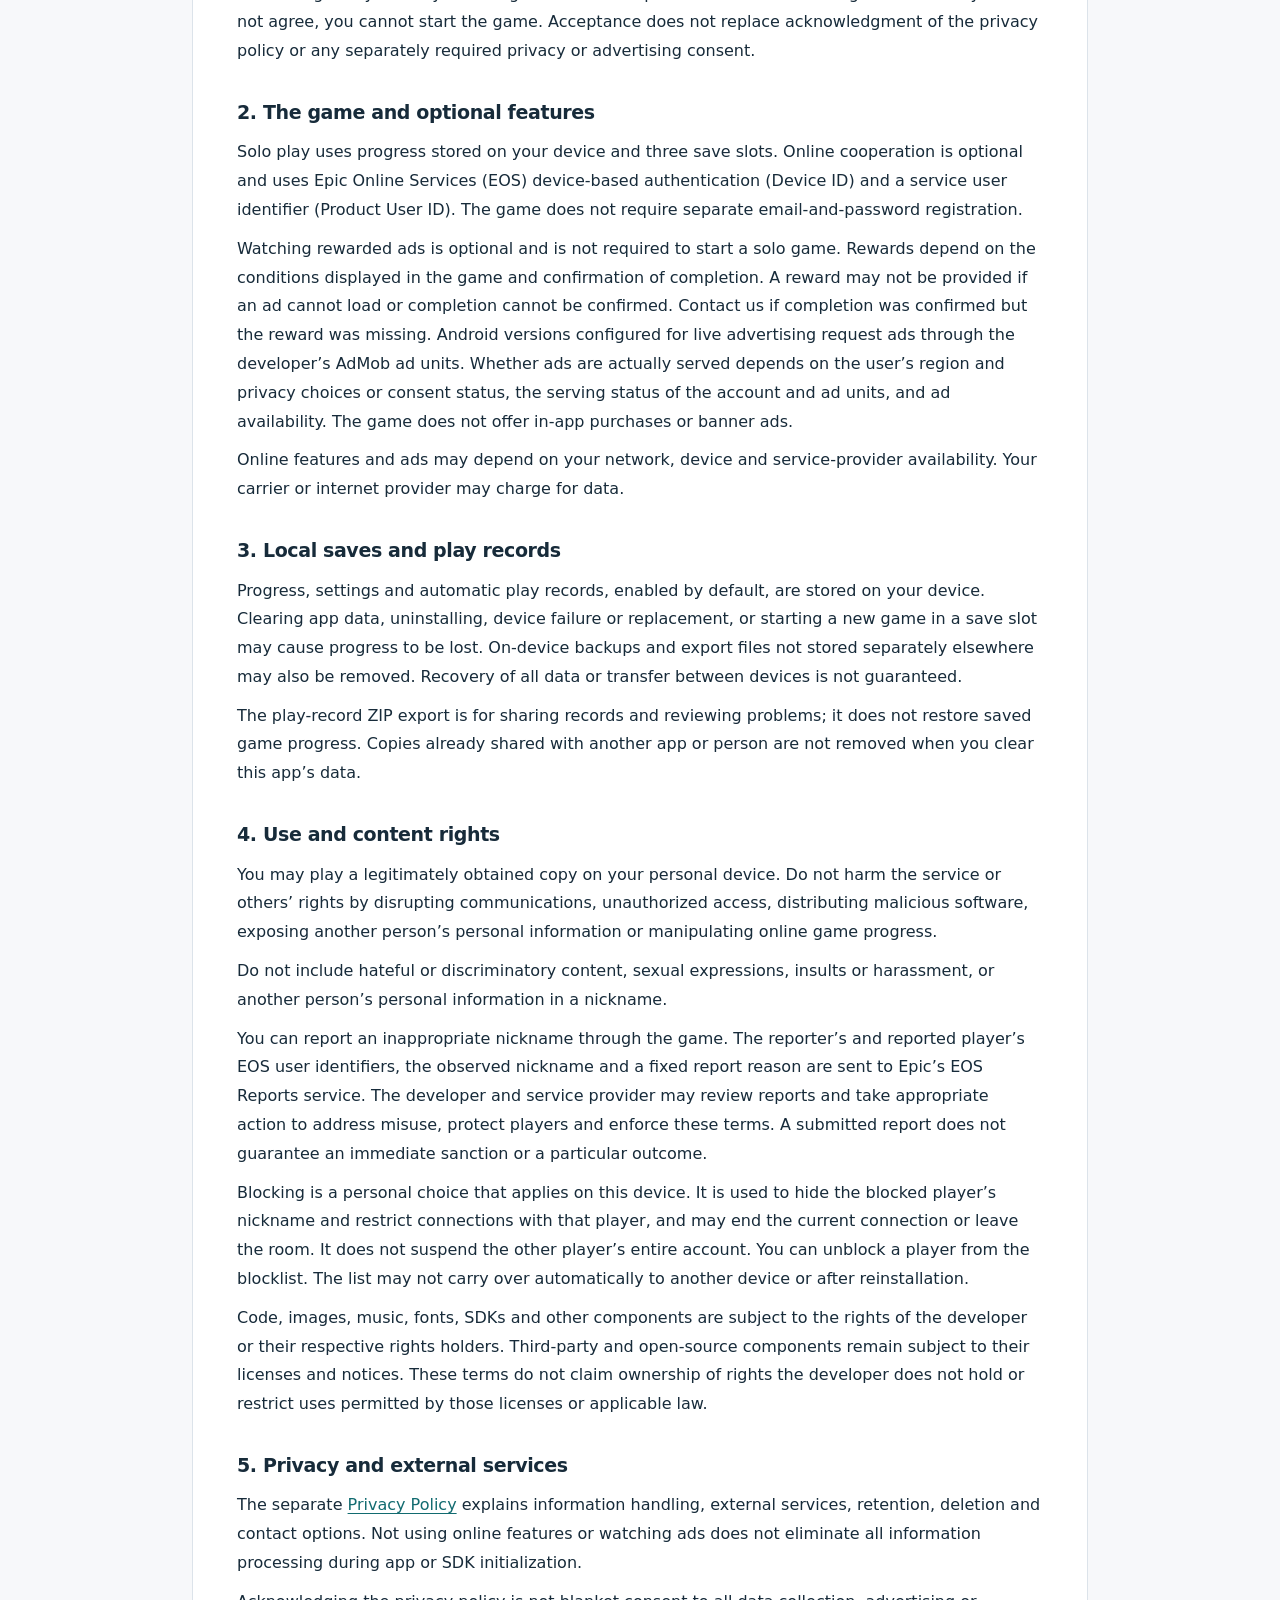
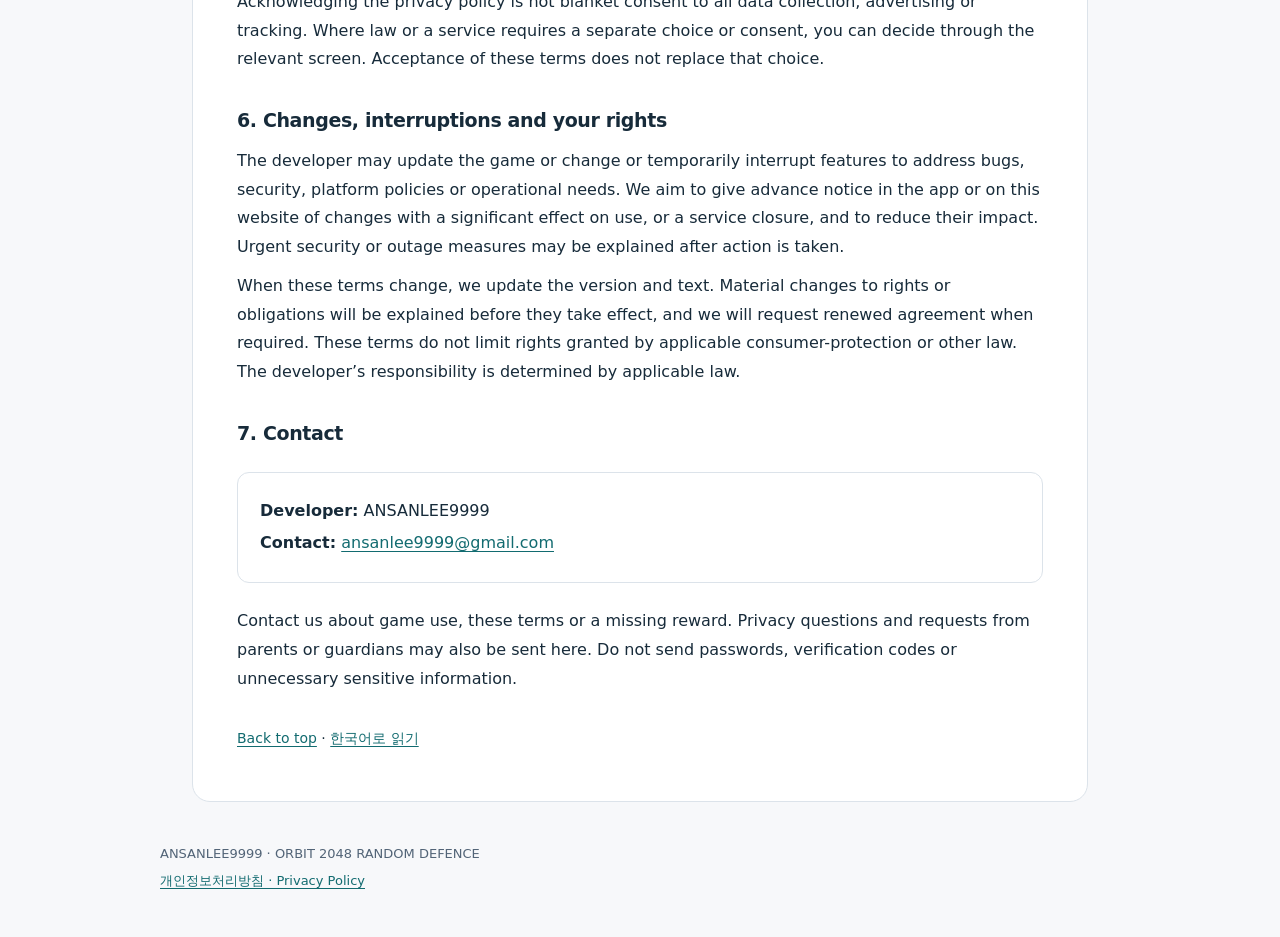
==== commit a70a28e6: "Describe developer ad units and separate privacy choices" ====
--- a/terms.html
+++ b/terms.html
@@ -24,7 +24,7 @@
       <p class="eyebrow">Terms &amp; your game</p>
       <h1>이용약관</h1>
       <p class="app-name">ORBIT 2048 RANDOM DEFENCE</p>
-      <div class="meta"><span>버전 · Version: 2026-10-29</span><span>ORBIT 2048 · com.ansanlee.orbit2048</span></div>
+      <div class="meta"><span>시행일 · Effective: 2026-10-30 · v2026-10-30</span><span>ORBIT 2048 · com.ansanlee.orbit2048</span></div>
     </div>
 
 <article class="policy" id="ko" lang="ko" aria-labelledby="ko-title">
@@ -38,7 +38,7 @@
       <section class="section" aria-labelledby="ko-features">
         <h3 id="ko-features">2. 게임과 선택 기능</h3>
         <p>솔로 플레이는 기기 내 진행과 세 개의 저장 슬롯을 사용합니다. 온라인 협동은 선택 기능이며, Epic Online Services(EOS)의 기기 기반 인증(Device ID)과 서비스 사용자 식별자(Product User ID)를 사용합니다. 게임 안에서 별도 이메일·비밀번호 회원가입을 요구하지 않습니다.</p>
-        <p>보상형 광고 시청도 선택 사항이며, 솔로 게임을 시작하기 위한 필수 조건은 아닙니다. 보상은 게임에 표시된 조건과 완료 확인에 따라 제공됩니다. 광고를 불러오거나 완료를 확인하지 못하면 보상이 제공되지 않을 수 있으며, 정상 완료 후 보상을 받지 못한 경우 문의할 수 있습니다. 현재 Android 비공개 테스트 버전은 Google의 공식 테스트 광고를 사용하며, 게임 내 구매와 배너 광고는 제공하지 않습니다.</p>
+        <p>보상형 광고 시청도 선택 사항이며, 솔로 게임을 시작하기 위한 필수 조건은 아닙니다. 보상은 게임에 표시된 조건과 완료 확인에 따라 제공됩니다. 광고를 불러오거나 완료를 확인하지 못하면 보상이 제공되지 않을 수 있으며, 정상 완료 후 보상을 받지 못한 경우 문의할 수 있습니다. 실제 광고 설정을 사용하는 Android 버전은 운영자의 AdMob 광고 단위로 광고를 요청합니다. 광고의 실제 게재 여부는 지역과 이용자의 개인정보 선택·동의 상태, 계정·광고 단위의 게재 상태 및 광고 제공 여부에 따라 달라집니다. 게임 내 구매와 배너 광고는 제공하지 않습니다.</p>
         <p>온라인 기능과 광고의 이용 가능 여부는 네트워크, 기기 및 서비스 제공자의 상태에 따라 달라질 수 있습니다. 통신사나 인터넷 제공자의 데이터 요금이 발생할 수 있습니다.</p>
       </section>
       <section class="section" aria-labelledby="ko-local">
@@ -83,7 +83,7 @@
       <section class="section" aria-labelledby="en-features">
         <h3 id="en-features">2. The game and optional features</h3>
         <p>Solo play uses progress stored on your device and three save slots. Online cooperation is optional and uses Epic Online Services (EOS) device-based authentication (Device ID) and a service user identifier (Product User ID). The game does not require separate email-and-password registration.</p>
-        <p>Watching rewarded ads is optional and is not required to start a solo game. Rewards depend on the conditions displayed in the game and confirmation of completion. A reward may not be provided if an ad cannot load or completion cannot be confirmed. Contact us if completion was confirmed but the reward was missing. The current Android closed-test version uses Google’s official test ads and does not offer in-app purchases or banner ads.</p>
+        <p>Watching rewarded ads is optional and is not required to start a solo game. Rewards depend on the conditions displayed in the game and confirmation of completion. A reward may not be provided if an ad cannot load or completion cannot be confirmed. Contact us if completion was confirmed but the reward was missing. Android versions configured for live advertising request ads through the developer’s AdMob ad units. Whether ads are actually served depends on the user’s region and privacy choices or consent status, the serving status of the account and ad units, and ad availability. The game does not offer in-app purchases or banner ads.</p>
         <p>Online features and ads may depend on your network, device and service-provider availability. Your carrier or internet provider may charge for data.</p>
       </section>
       <section class="section" aria-labelledby="en-local">
